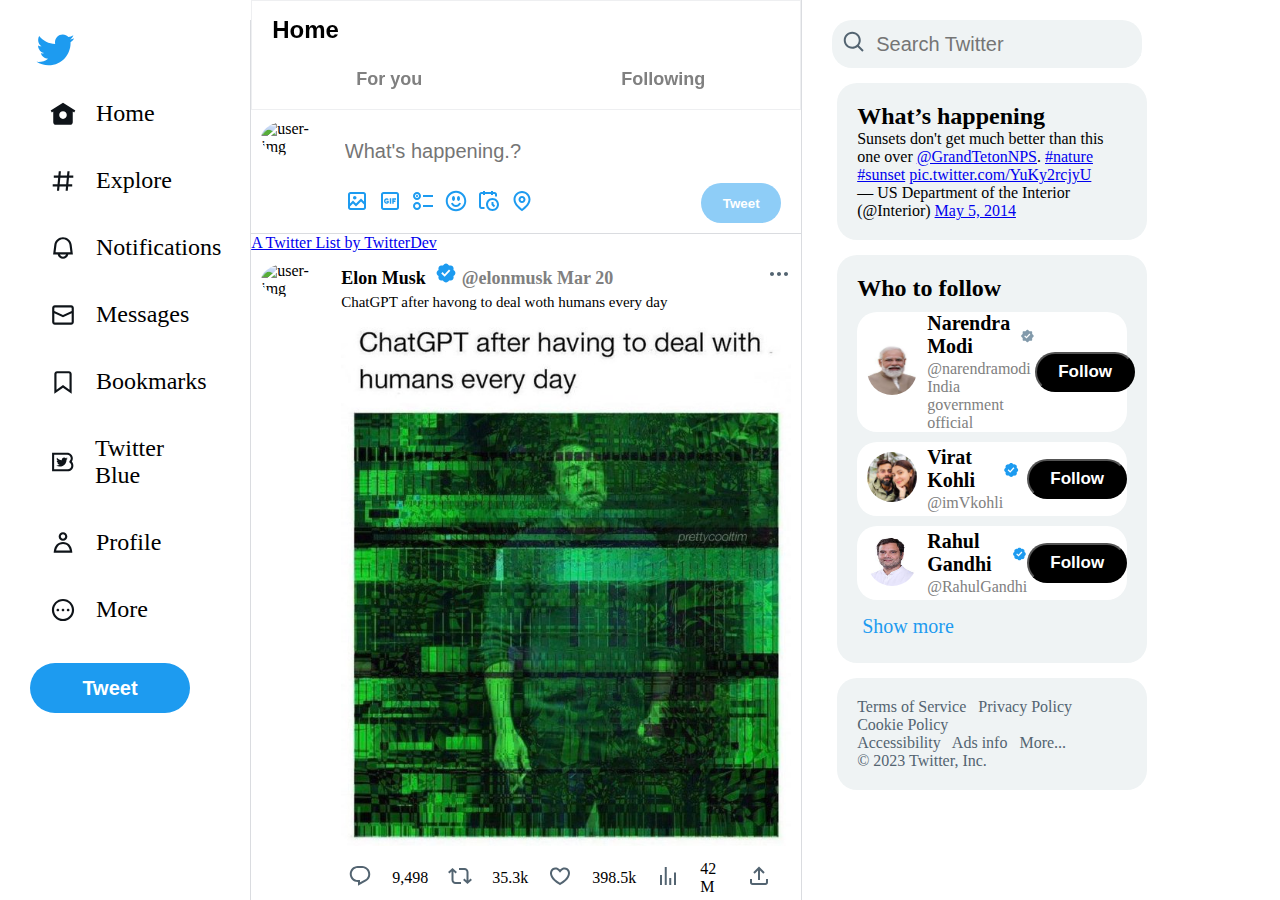
==== index.html @ 0d75233b "first commit" ====
<!DOCTYPE html>
<html lang="en">

<head>
    <meta charset="UTF-8">
    <meta http-equiv="X-UA-Compatible" content="IE=edge">
    <meta name="viewport" content="width=device-width, initial-scale=1.0">
    <link href="https://fonts.googleapis.com/css2?family=Material+Symbols+Outlined" rel="stylesheet" />
    <link rel="stylesheet" href="https://cdnjs.cloudflare.com/ajax/libs/font-awesome/6.3.0/css/all.min.css"
        integrity="sha512-SzlrxWUlpfuzQ+pcUCosxcglQRNAq/DZjVsC0lE40xsADsfeQoEypE+enwcOiGjk/bSuGGKHEyjSoQ1zVisanQ=="
        crossorigin="anonymous" referrerpolicy="no-referrer" />
    <title>dashboard</title>
    <link rel="icon" type="image/x-icon" href="/assets/images/">
    <link rel="stylesheet" href="/assets/css/dashboard.css">
</head>

<body>
    <!-- left-side-bar-starts-here -->
    <div class="left-side-bar">
        <span class="side-bar-logo logo-icon">
            <svg xmlns:xlink="http://www.w3.org/1999/xlink" xmlns="http://www.w3.org/2000/svg" viewBox="0 0 24 24"
                aria-hidden="true"
                class="r-1cvl2hr r-4qtqp9 r-yyyyoo r-16y2uox r-8kz0gk r-dnmrzs r-bnwqim r-1plcrui r-lrvibr r-lrsllp"
                width="50" height="40">
                <g fill="#1D9BF0">
                    <path
                        d="M23.643 4.937c-.835.37-1.732.62-2.675.733.962-.576 1.7-1.49 2.048-2.578-.9.534-1.897.922-2.958 1.13-.85-.904-2.06-1.47-3.4-1.47-2.572 0-4.658 2.086-4.658 4.66 0 .364.042.718.12 1.06-3.873-.195-7.304-2.05-9.602-4.868-.4.69-.63 1.49-.63 2.342 0 1.616.823 3.043 2.072 3.878-.764-.025-1.482-.234-2.11-.583v.06c0 2.257 1.605 4.14 3.737 4.568-.392.106-.803.162-1.227.162-.3 0-.593-.028-.877-.082.593 1.85 2.313 3.198 4.352 3.234-1.595 1.25-3.604 1.995-5.786 1.995-.376 0-.747-.022-1.112-.065 2.062 1.323 4.51 2.093 7.14 2.093 8.57 0 13.255-7.098 13.255-13.254 0-.2-.005-.402-.014-.602.91-.658 1.7-1.477 2.323-2.41z"
                        fill="#1D9BF0"></path>
                </g>
            </svg>
        </span>
        <div class="side-bar-option">
            <svg xmlns:xlink="http://www.w3.org/1999/xlink" xmlns="http://www.w3.org/2000/svg" viewBox="0 0 24 24"
                aria-hidden="true"
                class="r-18jsvk2 r-4qtqp9 r-yyyyoo r-lwhw9o r-dnmrzs r-bnwqim r-1plcrui r-lrvibr r-cnnz9e" width="26"
                height="26">
                <g fill="#0F1419">
                    <path
                        d="M12 1.696L.622 8.807l1.06 1.696L3 9.679V19.5C3 20.881 4.119 22 5.5 22h13c1.381 0 2.5-1.119 2.5-2.5V9.679l1.318.824 1.06-1.696L12 1.696zM12 16.5c-1.933 0-3.5-1.567-3.5-3.5s1.567-3.5 3.5-3.5 3.5 1.567 3.5 3.5-1.567 3.5-3.5 3.5z"
                        fill="#0F1419"></path>
                </g>
            </svg>
            <h2>Home</h2>
        </div>
        <div class="side-bar-option">
            <svg xmlns:xlink="http://www.w3.org/1999/xlink" xmlns="http://www.w3.org/2000/svg" viewBox="0 0 24 24"
                aria-hidden="true"
                class="r-18jsvk2 r-4qtqp9 r-yyyyoo r-lwhw9o r-dnmrzs r-bnwqim r-1plcrui r-lrvibr r-cnnz9e" width="26"
                height="26">
                <g fill="#0F1419">
                    <path
                        d="M10.09 3.098L9.72 7h5.99l.39-4.089 1.99.187L17.72 7h3.78v2h-3.97l-.56 6h3.53v2h-3.72l-.38 4.089-1.99-.187.36-3.902H8.78l-.38 4.089-1.99-.187L6.77 17H2.5v-2h4.46l.56-6H3.5V7h4.21l.39-4.089 1.99.187zM14.96 15l.56-6H9.53l-.56 6h5.99z"
                        fill="#0F1419"></path>
                </g>
            </svg>
            <h2>Explore</h2>
        </div>
        <div class="side-bar-option">
            <svg xmlns:xlink="http://www.w3.org/1999/xlink" xmlns="http://www.w3.org/2000/svg" viewBox="0 0 24 24"
                aria-hidden="true"
                class="r-18jsvk2 r-4qtqp9 r-yyyyoo r-lwhw9o r-dnmrzs r-bnwqim r-1plcrui r-lrvibr r-cnnz9e" width="26"
                height="26">
                <g fill="#0F1419">
                    <path
                        d="M19.993 9.042C19.48 5.017 16.054 2 11.996 2s-7.49 3.021-7.999 7.051L2.866 18H7.1c.463 2.282 2.481 4 4.9 4s4.437-1.718 4.9-4h4.236l-1.143-8.958zM12 20c-1.306 0-2.417-.835-2.829-2h5.658c-.412 1.165-1.523 2-2.829 2zm-6.866-4l.847-6.698C6.364 6.272 8.941 4 11.996 4s5.627 2.268 6.013 5.295L18.864 16H5.134z"
                        fill="#0F1419"></path>
                </g>
            </svg>
            <h2>Notifications</h2>
        </div>
        <div class="side-bar-option">
            <svg xmlns:xlink="http://www.w3.org/1999/xlink" xmlns="http://www.w3.org/2000/svg" viewBox="0 0 24 24"
                aria-hidden="true"
                class="r-18jsvk2 r-4qtqp9 r-yyyyoo r-lwhw9o r-dnmrzs r-bnwqim r-1plcrui r-lrvibr r-cnnz9e" width="26"
                height="26">
                <g fill="#0F1419">
                    <path
                        d="M1.998 5.5c0-1.381 1.119-2.5 2.5-2.5h15c1.381 0 2.5 1.119 2.5 2.5v13c0 1.381-1.119 2.5-2.5 2.5h-15c-1.381 0-2.5-1.119-2.5-2.5v-13zm2.5-.5c-.276 0-.5.224-.5.5v2.764l8 3.638 8-3.636V5.5c0-.276-.224-.5-.5-.5h-15zm15.5 5.463l-8 3.636-8-3.638V18.5c0 .276.224.5.5.5h15c.276 0 .5-.224.5-.5v-8.037z"
                        fill="#0F1419"></path>
                </g>
            </svg>
            <h2>Messages</h2>
        </div>
        <div class="side-bar-option">
            <svg xmlns:xlink="http://www.w3.org/1999/xlink" xmlns="http://www.w3.org/2000/svg" viewBox="0 0 24 24"
                aria-hidden="true"
                class="r-18jsvk2 r-4qtqp9 r-yyyyoo r-lwhw9o r-dnmrzs r-bnwqim r-1plcrui r-lrvibr r-cnnz9e" width="26"
                height="26">
                <g fill="#0F1419">
                    <path
                        d="M4 4.5C4 3.12 5.119 2 6.5 2h11C18.881 2 20 3.12 20 4.5v18.44l-8-5.71-8 5.71V4.5zM6.5 4c-.276 0-.5.22-.5.5v14.56l6-4.29 6 4.29V4.5c0-.28-.224-.5-.5-.5h-11z"
                        fill="#0F1419"></path>
                </g>
            </svg>
            <h2>Bookmarks</h2>
        </div>
        <div class="side-bar-option">
            <svg xmlns:xlink="http://www.w3.org/1999/xlink" xmlns="http://www.w3.org/2000/svg" viewBox="0 0 24 24"
                aria-hidden="true"
                class="r-18jsvk2 r-4qtqp9 r-yyyyoo r-lwhw9o r-dnmrzs r-bnwqim r-1plcrui r-lrvibr r-cnnz9e" width="26"
                height="26">
                <g fill="#0F1419">
                    <path
                        d="M15.704 8.99c.457-.05.891-.17 1.296-.35-.302.45-.685.84-1.125 1.15.004.1.006.19.006.29 0 2.94-2.269 6.32-6.421 6.32-1.274 0-2.46-.37-3.459-1 .177.02.357.03.539.03 1.057 0 2.03-.35 2.803-.95-.988-.02-1.821-.66-2.109-1.54.138.03.28.04.425.04.206 0 .405-.03.595-.08-1.033-.2-1.811-1.1-1.811-2.18v-.03c.305.17.652.27 1.023.28-.606-.4-1.004-1.08-1.004-1.85 0-.4.111-.78.305-1.11 1.113 1.34 2.775 2.22 4.652 2.32-.038-.17-.058-.33-.058-.51 0-1.23 1.01-2.22 2.256-2.22.649 0 1.235.27 1.647.7.514-.1.997-.28 1.433-.54-.168.52-.526.96-.992 1.23zM2 21h15c3.038 0 5.5-2.46 5.5-5.5 0-1.4-.524-2.68-1.385-3.65-.08-.09-.089-.22-.023-.32.574-.87.908-1.91.908-3.03C22 5.46 19.538 3 16.5 3H2v18zM16.5 5C18.433 5 20 6.57 20 8.5c0 1.01-.43 1.93-1.12 2.57-.468.43-.414 1.19.111 1.55.914.63 1.509 1.69 1.509 2.88 0 1.93-1.567 3.5-3.5 3.5H4V5h12.5z"
                        fill="#0F1419"></path>
                </g>
            </svg>
            <h2>Twitter Blue</h2>
        </div>
        <div class="side-bar-option">
            <svg xmlns:xlink="http://www.w3.org/1999/xlink" xmlns="http://www.w3.org/2000/svg" viewBox="0 0 24 24"
                aria-hidden="true"
                class="r-18jsvk2 r-4qtqp9 r-yyyyoo r-lwhw9o r-dnmrzs r-bnwqim r-1plcrui r-lrvibr r-cnnz9e" width="26"
                height="26">
                <g fill="#0F1419">
                    <path
                        d="M5.651 19h12.698c-.337-1.8-1.023-3.21-1.945-4.19C15.318 13.65 13.838 13 12 13s-3.317.65-4.404 1.81c-.922.98-1.608 2.39-1.945 4.19zm.486-5.56C7.627 11.85 9.648 11 12 11s4.373.85 5.863 2.44c1.477 1.58 2.366 3.8 2.632 6.46l.11 1.1H3.395l.11-1.1c.266-2.66 1.155-4.88 2.632-6.46zM12 4c-1.105 0-2 .9-2 2s.895 2 2 2 2-.9 2-2-.895-2-2-2zM8 6c0-2.21 1.791-4 4-4s4 1.79 4 4-1.791 4-4 4-4-1.79-4-4z"
                        fill="#0F1419"></path>
                </g>
            </svg>
            <h2>Profile</h2>
        </div>
        <div class="side-bar-option">
            <svg xmlns:xlink="http://www.w3.org/1999/xlink" xmlns="http://www.w3.org/2000/svg" viewBox="0 0 24 24"
                aria-hidden="true"
                class="r-18jsvk2 r-4qtqp9 r-yyyyoo r-lwhw9o r-dnmrzs r-bnwqim r-1plcrui r-lrvibr r-cnnz9e" width="26"
                height="26">
                <g fill="#0F1419">
                    <path
                        d="M3.75 12c0-4.56 3.69-8.25 8.25-8.25s8.25 3.69 8.25 8.25-3.69 8.25-8.25 8.25S3.75 16.56 3.75 12zM12 1.75C6.34 1.75 1.75 6.34 1.75 12S6.34 22.25 12 22.25 22.25 17.66 22.25 12 17.66 1.75 12 1.75zm-4.75 11.5c.69 0 1.25-.56 1.25-1.25s-.56-1.25-1.25-1.25S6 11.31 6 12s.56 1.25 1.25 1.25zm9.5 0c.69 0 1.25-.56 1.25-1.25s-.56-1.25-1.25-1.25-1.25.56-1.25 1.25.56 1.25 1.25 1.25zM13.25 12c0 .69-.56 1.25-1.25 1.25s-1.25-.56-1.25-1.25.56-1.25 1.25-1.25 1.25.56 1.25 1.25z"
                        fill="#0F1419"></path>
                </g>
            </svg>
            <h2>More</h2>
        </div>
        <button class="sidebar-tweet">Tweet</button>
    </div>
    <!-- left-side-bar-end-here -->

    <!-- center-box-start-here -->
    <div class="center-box">
        <div class="center-box-header">
            <h2>Home</h2>
            <div class=" header-tablist">
                <div class="header-tab">
                    <p> For you</p>
                </div>
                <div class="header-tab">
                    <p>Following</p>
                </div>
            </div>

        </div>
        <!-- tweet-box-start-here       -->
        <div class="tweet-box-main">
            <form>
                <div class="tweet-box-img">
                    <img style="border-radius: 50%;"
                        src="https://img.freepik.com/free-psd/3d-illustration-person-with-sunglasses_23-2149436188.jpg?size=338&ext=jpg"
                        alt="user-img" width="60px" height="60px">

                </div>
                <div class="tweet-box-det">
                    <input type="text" placeholder="What's happening.?">
                    <div class="tweet-box-links">
                        <div class="tweet-box-links-icon">
                            <span class="bhg">
                                <svg xmlns:xlink="http://www.w3.org/1999/xlink" xmlns="http://www.w3.org/2000/svg"
                                    viewBox="0 0 24 24" aria-hidden="true"
                                    class="r-1cvl2hr r-4qtqp9 r-yyyyoo r-z80fyv r-dnmrzs r-bnwqim r-1plcrui r-lrvibr r-19wmn03"
                                    width="24" height="24">
                                    <g fill="#1D9BF0">
                                        <path
                                            d="M3 5.5C3 4.119 4.119 3 5.5 3h13C19.881 3 21 4.119 21 5.5v13c0 1.381-1.119 2.5-2.5 2.5h-13C4.119 21 3 19.881 3 18.5v-13zM5.5 5c-.276 0-.5.224-.5.5v9.086l3-3 3 3 5-5 3 3V5.5c0-.276-.224-.5-.5-.5h-13zM19 15.414l-3-3-5 5-3-3-3 3V18.5c0 .276.224.5.5.5h13c.276 0 .5-.224.5-.5v-3.086zM9.75 7C8.784 7 8 7.784 8 8.75s.784 1.75 1.75 1.75 1.75-.784 1.75-1.75S10.716 7 9.75 7z"
                                            fill="#1D9BF0"></path>
                                    </g>
                                </svg>
                            </span>
                            <span><svg xmlns:xlink="http://www.w3.org/1999/xlink" xmlns="http://www.w3.org/2000/svg"
                                    viewBox="0 0 24 24" aria-hidden="true"
                                    class="r-1cvl2hr r-4qtqp9 r-yyyyoo r-z80fyv r-dnmrzs r-bnwqim r-1plcrui r-lrvibr r-19wmn03"
                                    width="24" height="24">
                                    <g fill="#1D9BF0">
                                        <path
                                            d="M3 5.5C3 4.119 4.12 3 5.5 3h13C19.88 3 21 4.119 21 5.5v13c0 1.381-1.12 2.5-2.5 2.5h-13C4.12 21 3 19.881 3 18.5v-13zM5.5 5c-.28 0-.5.224-.5.5v13c0 .276.22.5.5.5h13c.28 0 .5-.224.5-.5v-13c0-.276-.22-.5-.5-.5h-13zM18 10.711V9.25h-3.74v5.5h1.44v-1.719h1.7V11.57h-1.7v-.859H18zM11.79 9.25h1.44v5.5h-1.44v-5.5zm-3.07 1.375c.34 0 .77.172 1.02.43l1.03-.86c-.51-.601-1.28-.945-2.05-.945C7.19 9.25 6 10.453 6 12s1.19 2.75 2.72 2.75c.85 0 1.54-.344 2.05-.945v-2.149H8.38v1.032H9.4v.515c-.17.086-.42.172-.68.172-.76 0-1.36-.602-1.36-1.375 0-.688.6-1.375 1.36-1.375z"
                                            fill="#1D9BF0"></path>
                                    </g>
                                </svg></span>
                            <span><svg xmlns:xlink="http://www.w3.org/1999/xlink" xmlns="http://www.w3.org/2000/svg"
                                    viewBox="0 0 24 24" aria-hidden="true"
                                    class="r-1cvl2hr r-4qtqp9 r-yyyyoo r-z80fyv r-dnmrzs r-bnwqim r-1plcrui r-lrvibr r-19wmn03"
                                    width="24" height="24">
                                    <g fill="#1D9BF0">
                                        <path
                                            d="M6 5c-1.1 0-2 .895-2 2s.9 2 2 2 2-.895 2-2-.9-2-2-2zM2 7c0-2.209 1.79-4 4-4s4 1.791 4 4-1.79 4-4 4-4-1.791-4-4zm20 1H12V6h10v2zM6 15c-1.1 0-2 .895-2 2s.9 2 2 2 2-.895 2-2-.9-2-2-2zm-4 2c0-2.209 1.79-4 4-4s4 1.791 4 4-1.79 4-4 4-4-1.791-4-4zm20 1H12v-2h10v2zM7 7c0 .552-.45 1-1 1s-1-.448-1-1 .45-1 1-1 1 .448 1 1z"
                                            fill="#1D9BF0"></path>
                                    </g>
                                </svg></span>
                            <span><svg xmlns:xlink="http://www.w3.org/1999/xlink" xmlns="http://www.w3.org/2000/svg"
                                    viewBox="0 0 24 24" aria-hidden="true"
                                    class="r-1cvl2hr r-4qtqp9 r-yyyyoo r-z80fyv r-dnmrzs r-bnwqim r-1plcrui r-lrvibr r-19wmn03"
                                    width="24" height="24">
                                    <g fill="#1D9BF0">
                                        <path
                                            d="M8 9.5C8 8.119 8.672 7 9.5 7S11 8.119 11 9.5 10.328 12 9.5 12 8 10.881 8 9.5zm6.5 2.5c.828 0 1.5-1.119 1.5-2.5S15.328 7 14.5 7 13 8.119 13 9.5s.672 2.5 1.5 2.5zM12 16c-2.224 0-3.021-2.227-3.051-2.316l-1.897.633c.05.15 1.271 3.684 4.949 3.684s4.898-3.533 4.949-3.684l-1.896-.638c-.033.095-.83 2.322-3.053 2.322zm10.25-4.001c0 5.652-4.598 10.25-10.25 10.25S1.75 17.652 1.75 12 6.348 1.75 12 1.75 22.25 6.348 22.25 12zm-2 0c0-4.549-3.701-8.25-8.25-8.25S3.75 7.451 3.75 12s3.701 8.25 8.25 8.25 8.25-3.701 8.25-8.25z"
                                            fill="#1D9BF0"></path>
                                    </g>
                                </svg></span>
                            <span><svg xmlns:xlink="http://www.w3.org/1999/xlink" xmlns="http://www.w3.org/2000/svg"
                                    viewBox="0 0 24 24" aria-hidden="true"
                                    class="r-1cvl2hr r-4qtqp9 r-yyyyoo r-z80fyv r-dnmrzs r-bnwqim r-1plcrui r-lrvibr r-19wmn03"
                                    width="24" height="24">
                                    <g fill="#1D9BF0">
                                        <path
                                            d="M6 3V2h2v1h6V2h2v1h1.5C18.88 3 20 4.119 20 5.5v2h-2v-2c0-.276-.22-.5-.5-.5H16v1h-2V5H8v1H6V5H4.5c-.28 0-.5.224-.5.5v12c0 .276.22.5.5.5h3v2h-3C3.12 20 2 18.881 2 17.5v-12C2 4.119 3.12 3 4.5 3H6zm9.5 8c-2.49 0-4.5 2.015-4.5 4.5s2.01 4.5 4.5 4.5 4.5-2.015 4.5-4.5-2.01-4.5-4.5-4.5zM9 15.5C9 11.91 11.91 9 15.5 9s6.5 2.91 6.5 6.5-2.91 6.5-6.5 6.5S9 19.09 9 15.5zm5.5-2.5h2v2.086l1.71 1.707-1.42 1.414-2.29-2.293V13z"
                                            fill="#1D9BF0"></path>
                                    </g>
                                </svg></span>
                            <span><svg xmlns:xlink="http://www.w3.org/1999/xlink" xmlns="http://www.w3.org/2000/svg"
                                    viewBox="0 0 24 24" aria-hidden="true"
                                    class="r-1cvl2hr r-4qtqp9 r-yyyyoo r-z80fyv r-dnmrzs r-bnwqim r-1plcrui r-lrvibr r-19wmn03"
                                    width="24" height="24">
                                    <g fill="#1D9BF0">
                                        <path
                                            d="M12 7c-1.93 0-3.5 1.57-3.5 3.5S10.07 14 12 14s3.5-1.57 3.5-3.5S13.93 7 12 7zm0 5c-.827 0-1.5-.673-1.5-1.5S11.173 9 12 9s1.5.673 1.5 1.5S12.827 12 12 12zm0-10c-4.687 0-8.5 3.813-8.5 8.5 0 5.967 7.621 11.116 7.945 11.332l.555.37.555-.37c.324-.216 7.945-5.365 7.945-11.332C20.5 5.813 16.687 2 12 2zm0 17.77c-1.665-1.241-6.5-5.196-6.5-9.27C5.5 6.916 8.416 4 12 4s6.5 2.916 6.5 6.5c0 4.073-4.835 8.028-6.5 9.27z"
                                            fill="#1D9BF0"></path>
                                    </g>
                                </svg></span>
                        </div>
                        <button class="tweet-box-btn">Tweet</button>
                    </div>
                </div>
            </form>
        </div>
        <!-- tweet-box-end-here     -->

        <!-- dynamic-content-box-start-here -->
        <div><a class="twitter-timeline"
                href="https://twitter.com/TwitterDev/lists/national-parks?ref_src=twsrc%5Etfw">A
                Twitter List by
                TwitterDev</a>
            <script async src="https://platform.twitter.com/widgets.js" charset="utf-8"></script>
        </div>
        <div class="post">
            <div class="post-user-icon">
                <img style="border-radius: 50%;"
                    src="https://img.freepik.com/free-psd/3d-illustration-person-with-sunglasses_23-2149436188.jpg?size=338&ext=jpg"
                    alt="user-img" width="" height="50px">
            </div>
            <div class="post-body">
                <div class="post-body-header">
                    <div class="post-header-text">
                        <h3>Elon Musk
                            <span class="verfied">
                                <span class="post-user-img">
                                    <svg xmlns:xlink="http://www.w3.org/1999/xlink" xmlns="http://www.w3.org/2000/svg"
                                        viewBox="0 0 22 22" aria-label="Verified account" role="img"
                                        class="r-1cvl2hr r-4qtqp9 r-yyyyoo r-1xvli5t r-9cviqr r-f9ja8p r-og9te1 r-bnwqim r-1plcrui r-lrvibr"
                                        data-testid="icon-verified" width="22" height="22">
                                        <g fill="#1D9BF0">
                                            <path
                                                d="M20.396 11c-.018-.646-.215-1.275-.57-1.816-.354-.54-.852-.972-1.438-1.246.223-.607.27-1.264.14-1.897-.131-.634-.437-1.218-.882-1.687-.47-.445-1.053-.75-1.687-.882-.633-.13-1.29-.083-1.897.14-.273-.587-.704-1.086-1.245-1.44S11.647 1.62 11 1.604c-.646.017-1.273.213-1.813.568s-.969.854-1.24 1.44c-.608-.223-1.267-.272-1.902-.14-.635.13-1.22.436-1.69.882-.445.47-.749 1.055-.878 1.688-.13.633-.08 1.29.144 1.896-.587.274-1.087.705-1.443 1.245-.356.54-.555 1.17-.574 1.817.02.647.218 1.276.574 1.817.356.54.856.972 1.443 1.245-.224.606-.274 1.263-.144 1.896.13.634.433 1.218.877 1.688.47.443 1.054.747 1.687.878.633.132 1.29.084 1.897-.136.274.586.705 1.084 1.246 1.439.54.354 1.17.551 1.816.569.647-.016 1.276-.213 1.817-.567s.972-.854 1.245-1.44c.604.239 1.266.296 1.903.164.636-.132 1.22-.447 1.68-.907.46-.46.776-1.044.908-1.681s.075-1.299-.165-1.903c.586-.274 1.084-.705 1.439-1.246.354-.54.551-1.17.569-1.816zM9.662 14.85l-3.429-3.428 1.293-1.302 2.072 2.072 4.4-4.794 1.347 1.246z"
                                                fill="#1D9BF0"></path>
                                        </g>
                                    </svg>
                                </span>
                                <span class="u-name-tweet">@elonmusk</span>
                                <span class="date">Mar 20</span>
                            </span>
                        </h3>
                        <span>
                            <svg xmlns:xlink="http://www.w3.org/1999/xlink" xmlns="http://www.w3.org/2000/svg"
                                viewBox="0 0 24 24" aria-hidden="true"
                                class="r-4qtqp9 r-yyyyoo r-1xvli5t r-dnmrzs r-bnwqim r-1plcrui r-lrvibr r-1hdv0qi"
                                width="24" height="24">
                                <g fill="#536471">
                                    <path
                                        d="M3 12c0-1.1.9-2 2-2s2 .9 2 2-.9 2-2 2-2-.9-2-2zm9 2c1.1 0 2-.9 2-2s-.9-2-2-2-2 .9-2 2 .9 2 2 2zm7 0c1.1 0 2-.9 2-2s-.9-2-2-2-2 .9-2 2 .9 2 2 2z"
                                        fill="#536471"></path>
                                </g>
                            </svg>
                        </span>
                    </div>
                    <div class="post-header-des">
                        <p>ChatGPT after havong to deal woth humans every day</p>
                    </div>
                </div>
                <img src="/assets/images/FrjV9swX0AMwpyA.jfif" alt="">
                <div class="post-links">
                    <span>
                        <svg xmlns:xlink="http://www.w3.org/1999/xlink" xmlns="http://www.w3.org/2000/svg"
                            viewBox="0 0 24 24" aria-hidden="true"
                            class="r-4qtqp9 r-yyyyoo r-1xvli5t r-dnmrzs r-bnwqim r-1plcrui r-lrvibr r-1hdv0qi"
                            width="24" height="24">
                            <g fill="#536471">
                                <path
                                    d="M1.751 10c0-4.42 3.584-8 8.005-8h4.366c4.49 0 8.129 3.64 8.129 8.13 0 2.96-1.607 5.68-4.196 7.11l-8.054 4.46v-3.69h-.067c-4.49.1-8.183-3.51-8.183-8.01zm8.005-6c-3.317 0-6.005 2.69-6.005 6 0 3.37 2.77 6.08 6.138 6.01l.351-.01h1.761v2.3l5.087-2.81c1.951-1.08 3.163-3.13 3.163-5.36 0-3.39-2.744-6.13-6.129-6.13H9.756z"
                                    fill="#536471"></path>
                            </g>
                        </svg>
                    </span><span>9,498</span>
                    <span>
                        <svg xmlns:xlink="http://www.w3.org/1999/xlink" xmlns="http://www.w3.org/2000/svg"
                            viewBox="0 0 24 24" aria-hidden="true"
                            class="r-4qtqp9 r-yyyyoo r-1xvli5t r-dnmrzs r-bnwqim r-1plcrui r-lrvibr r-1hdv0qi"
                            width="24" height="24">
                            <g fill="#536471">
                                <path
                                    d="M4.5 3.88l4.432 4.14-1.364 1.46L5.5 7.55V16c0 1.1.896 2 2 2H13v2H7.5c-2.209 0-4-1.79-4-4V7.55L1.432 9.48.068 8.02 4.5 3.88zM16.5 6H11V4h5.5c2.209 0 4 1.79 4 4v8.45l2.068-1.93 1.364 1.46-4.432 4.14-4.432-4.14 1.364-1.46 2.068 1.93V8c0-1.1-.896-2-2-2z"
                                    fill="#536471"></path>
                            </g>
                        </svg>
                    </span><span>35.3k</span>
                    <span>
                        <svg xmlns:xlink="http://www.w3.org/1999/xlink" xmlns="http://www.w3.org/2000/svg"
                            viewBox="0 0 24 24" aria-hidden="true"
                            class="r-4qtqp9 r-yyyyoo r-1xvli5t r-dnmrzs r-bnwqim r-1plcrui r-lrvibr r-1hdv0qi"
                            width="24" height="24">
                            <g fill="#536471">
                                <path
                                    d="M16.697 5.5c-1.222-.06-2.679.51-3.89 2.16l-.805 1.09-.806-1.09C9.984 6.01 8.526 5.44 7.304 5.5c-1.243.07-2.349.78-2.91 1.91-.552 1.12-.633 2.78.479 4.82 1.074 1.97 3.257 4.27 7.129 6.61 3.87-2.34 6.052-4.64 7.126-6.61 1.111-2.04 1.03-3.7.477-4.82-.561-1.13-1.666-1.84-2.908-1.91zm4.187 7.69c-1.351 2.48-4.001 5.12-8.379 7.67l-.503.3-.504-.3c-4.379-2.55-7.029-5.19-8.382-7.67-1.36-2.5-1.41-4.86-.514-6.67.887-1.79 2.647-2.91 4.601-3.01 1.651-.09 3.368.56 4.798 2.01 1.429-1.45 3.146-2.1 4.796-2.01 1.954.1 3.714 1.22 4.601 3.01.896 1.81.846 4.17-.514 6.67z"
                                    fill="#536471"></path>
                            </g>
                        </svg>
                    </span><span>398.5k</span>
                    <span>
                        <svg xmlns:xlink="http://www.w3.org/1999/xlink" xmlns="http://www.w3.org/2000/svg"
                            viewBox="0 0 24 24" aria-hidden="true"
                            class="r-4qtqp9 r-yyyyoo r-1xvli5t r-dnmrzs r-bnwqim r-1plcrui r-lrvibr r-1hdv0qi"
                            width="24" height="24">
                            <g fill="#536471">
                                <path
                                    d="M8.75 21V3h2v18h-2zM18 21V8.5h2V21h-2zM4 21l.004-10h2L6 21H4zm9.248 0v-7h2v7h-2z"
                                    fill="#536471"></path>
                            </g>
                        </svg>
                    </span><span>42 M </span>
                    <span>
                        <svg xmlns:xlink="http://www.w3.org/1999/xlink" xmlns="http://www.w3.org/2000/svg"
                            viewBox="0 0 24 24" aria-hidden="true"
                            class="r-4qtqp9 r-yyyyoo r-1xvli5t r-dnmrzs r-bnwqim r-1plcrui r-lrvibr r-1hdv0qi"
                            width="24" height="24">
                            <g fill="#536471">
                                <path
                                    d="M12 2.59l5.7 5.7-1.41 1.42L13 6.41V16h-2V6.41l-3.3 3.3-1.41-1.42L12 2.59zM21 15l-.02 3.51c0 1.38-1.12 2.49-2.5 2.49H5.5C4.11 21 3 19.88 3 18.5V15h2v3.5c0 .28.22.5.5.5h12.98c.28 0 .5-.22.5-.5L19 15h2z"
                                    fill="#536471"></path>
                            </g>
                        </svg></span><span></span>
                </div>
            </div>
        </div>
        <div class="post">
            <div class="post-user-icon">
                <img style="border-radius: 50%;"
                    src="https://img.freepik.com/free-psd/3d-illustration-person-with-sunglasses_23-2149436188.jpg?size=338&ext=jpg"
                    alt="user-img" width="" height="50px">
            </div>
            <div class="post-body">
                <div class="post-body-header">
                    <div class="post-header-text">
                        <h3>Elon Musk
                            <span class="verfied">
                                <span class="post-user-img">
                                    <svg xmlns:xlink="http://www.w3.org/1999/xlink" xmlns="http://www.w3.org/2000/svg"
                                        viewBox="0 0 22 22" aria-label="Verified account" role="img"
                                        class="r-1cvl2hr r-4qtqp9 r-yyyyoo r-1xvli5t r-9cviqr r-f9ja8p r-og9te1 r-bnwqim r-1plcrui r-lrvibr"
                                        data-testid="icon-verified" width="22" height="22">
                                        <g fill="#1D9BF0">
                                            <path
                                                d="M20.396 11c-.018-.646-.215-1.275-.57-1.816-.354-.54-.852-.972-1.438-1.246.223-.607.27-1.264.14-1.897-.131-.634-.437-1.218-.882-1.687-.47-.445-1.053-.75-1.687-.882-.633-.13-1.29-.083-1.897.14-.273-.587-.704-1.086-1.245-1.44S11.647 1.62 11 1.604c-.646.017-1.273.213-1.813.568s-.969.854-1.24 1.44c-.608-.223-1.267-.272-1.902-.14-.635.13-1.22.436-1.69.882-.445.47-.749 1.055-.878 1.688-.13.633-.08 1.29.144 1.896-.587.274-1.087.705-1.443 1.245-.356.54-.555 1.17-.574 1.817.02.647.218 1.276.574 1.817.356.54.856.972 1.443 1.245-.224.606-.274 1.263-.144 1.896.13.634.433 1.218.877 1.688.47.443 1.054.747 1.687.878.633.132 1.29.084 1.897-.136.274.586.705 1.084 1.246 1.439.54.354 1.17.551 1.816.569.647-.016 1.276-.213 1.817-.567s.972-.854 1.245-1.44c.604.239 1.266.296 1.903.164.636-.132 1.22-.447 1.68-.907.46-.46.776-1.044.908-1.681s.075-1.299-.165-1.903c.586-.274 1.084-.705 1.439-1.246.354-.54.551-1.17.569-1.816zM9.662 14.85l-3.429-3.428 1.293-1.302 2.072 2.072 4.4-4.794 1.347 1.246z"
                                                fill="#1D9BF0"></path>
                                        </g>
                                    </svg>
                                </span>
                                <span class="u-name-tweet">@elonmusk</span>
                                <span class="date">Mar 20</span>
                            </span>
                        </h3>
                        <span>
                            <svg xmlns:xlink="http://www.w3.org/1999/xlink" xmlns="http://www.w3.org/2000/svg"
                                viewBox="0 0 24 24" aria-hidden="true"
                                class="r-4qtqp9 r-yyyyoo r-1xvli5t r-dnmrzs r-bnwqim r-1plcrui r-lrvibr r-1hdv0qi"
                                width="24" height="24">
                                <g fill="#536471">
                                    <path
                                        d="M3 12c0-1.1.9-2 2-2s2 .9 2 2-.9 2-2 2-2-.9-2-2zm9 2c1.1 0 2-.9 2-2s-.9-2-2-2-2 .9-2 2 .9 2 2 2zm7 0c1.1 0 2-.9 2-2s-.9-2-2-2-2 .9-2 2 .9 2 2 2z"
                                        fill="#536471"></path>
                                </g>
                            </svg>
                        </span>
                    </div>
                    <div class="post-header-des">
                        <p>ChatGPT after havong to deal woth humans every day</p>
                    </div>
                </div>
                <img src="/assets/images/FrjV9swX0AMwpyA.jfif" alt="">
                <div class="post-links">
                    <span>
                        <svg xmlns:xlink="http://www.w3.org/1999/xlink" xmlns="http://www.w3.org/2000/svg"
                            viewBox="0 0 24 24" aria-hidden="true"
                            class="r-4qtqp9 r-yyyyoo r-1xvli5t r-dnmrzs r-bnwqim r-1plcrui r-lrvibr r-1hdv0qi"
                            width="24" height="24">
                            <g fill="#536471">
                                <path
                                    d="M1.751 10c0-4.42 3.584-8 8.005-8h4.366c4.49 0 8.129 3.64 8.129 8.13 0 2.96-1.607 5.68-4.196 7.11l-8.054 4.46v-3.69h-.067c-4.49.1-8.183-3.51-8.183-8.01zm8.005-6c-3.317 0-6.005 2.69-6.005 6 0 3.37 2.77 6.08 6.138 6.01l.351-.01h1.761v2.3l5.087-2.81c1.951-1.08 3.163-3.13 3.163-5.36 0-3.39-2.744-6.13-6.129-6.13H9.756z"
                                    fill="#536471"></path>
                            </g>
                        </svg>
                    </span><span>9,498</span>
                    <span>
                        <svg xmlns:xlink="http://www.w3.org/1999/xlink" xmlns="http://www.w3.org/2000/svg"
                            viewBox="0 0 24 24" aria-hidden="true"
                            class="r-4qtqp9 r-yyyyoo r-1xvli5t r-dnmrzs r-bnwqim r-1plcrui r-lrvibr r-1hdv0qi"
                            width="24" height="24">
                            <g fill="#536471">
                                <path
                                    d="M4.5 3.88l4.432 4.14-1.364 1.46L5.5 7.55V16c0 1.1.896 2 2 2H13v2H7.5c-2.209 0-4-1.79-4-4V7.55L1.432 9.48.068 8.02 4.5 3.88zM16.5 6H11V4h5.5c2.209 0 4 1.79 4 4v8.45l2.068-1.93 1.364 1.46-4.432 4.14-4.432-4.14 1.364-1.46 2.068 1.93V8c0-1.1-.896-2-2-2z"
                                    fill="#536471"></path>
                            </g>
                        </svg>
                    </span><span>35.3k</span>
                    <span>
                        <svg xmlns:xlink="http://www.w3.org/1999/xlink" xmlns="http://www.w3.org/2000/svg"
                            viewBox="0 0 24 24" aria-hidden="true"
                            class="r-4qtqp9 r-yyyyoo r-1xvli5t r-dnmrzs r-bnwqim r-1plcrui r-lrvibr r-1hdv0qi"
                            width="24" height="24">
                            <g fill="#536471">
                                <path
                                    d="M16.697 5.5c-1.222-.06-2.679.51-3.89 2.16l-.805 1.09-.806-1.09C9.984 6.01 8.526 5.44 7.304 5.5c-1.243.07-2.349.78-2.91 1.91-.552 1.12-.633 2.78.479 4.82 1.074 1.97 3.257 4.27 7.129 6.61 3.87-2.34 6.052-4.64 7.126-6.61 1.111-2.04 1.03-3.7.477-4.82-.561-1.13-1.666-1.84-2.908-1.91zm4.187 7.69c-1.351 2.48-4.001 5.12-8.379 7.67l-.503.3-.504-.3c-4.379-2.55-7.029-5.19-8.382-7.67-1.36-2.5-1.41-4.86-.514-6.67.887-1.79 2.647-2.91 4.601-3.01 1.651-.09 3.368.56 4.798 2.01 1.429-1.45 3.146-2.1 4.796-2.01 1.954.1 3.714 1.22 4.601 3.01.896 1.81.846 4.17-.514 6.67z"
                                    fill="#536471"></path>
                            </g>
                        </svg>
                    </span><span>398.5k</span>
                    <span>
                        <svg xmlns:xlink="http://www.w3.org/1999/xlink" xmlns="http://www.w3.org/2000/svg"
                            viewBox="0 0 24 24" aria-hidden="true"
                            class="r-4qtqp9 r-yyyyoo r-1xvli5t r-dnmrzs r-bnwqim r-1plcrui r-lrvibr r-1hdv0qi"
                            width="24" height="24">
                            <g fill="#536471">
                                <path
                                    d="M8.75 21V3h2v18h-2zM18 21V8.5h2V21h-2zM4 21l.004-10h2L6 21H4zm9.248 0v-7h2v7h-2z"
                                    fill="#536471"></path>
                            </g>
                        </svg>
                    </span><span>42 M </span>
                    <span>
                        <svg xmlns:xlink="http://www.w3.org/1999/xlink" xmlns="http://www.w3.org/2000/svg"
                            viewBox="0 0 24 24" aria-hidden="true"
                            class="r-4qtqp9 r-yyyyoo r-1xvli5t r-dnmrzs r-bnwqim r-1plcrui r-lrvibr r-1hdv0qi"
                            width="24" height="24">
                            <g fill="#536471">
                                <path
                                    d="M12 2.59l5.7 5.7-1.41 1.42L13 6.41V16h-2V6.41l-3.3 3.3-1.41-1.42L12 2.59zM21 15l-.02 3.51c0 1.38-1.12 2.49-2.5 2.49H5.5C4.11 21 3 19.88 3 18.5V15h2v3.5c0 .28.22.5.5.5h12.98c.28 0 .5-.22.5-.5L19 15h2z"
                                    fill="#536471"></path>
                            </g>
                        </svg></span><span></span>
                </div>
            </div>
        </div>
        <div><a class="twitter-timeline" href="https://twitter.com/TwitterDev?ref_src=twsrc%5Etfw">Tweets by
                TwitterDev</a>
            <script async src="https://platform.twitter.com/widgets.js" charset="utf-8"></script>
        </div>
        <!-- dynamic-content-box-ends-here -->


    </div>
    <!-- center-box-end-here -->

    <!-- right box starts from here -->
    <div class="right-box">
        <div class="srch-box">
            <span><svg xmlns:xlink="http://www.w3.org/1999/xlink" xmlns="http://www.w3.org/2000/svg" viewBox="0 0 24 24"
                    aria-hidden="true"
                    class="r-14j79pv r-4qtqp9 r-yyyyoo r-1xvli5t r-dnmrzs r-4wgw6l r-f727ji r-bnwqim r-1plcrui r-lrvibr"
                    width="24" height="24">
                    <g fill="#536471">
                        <path
                            d="M10.25 3.75c-3.59 0-6.5 2.91-6.5 6.5s2.91 6.5 6.5 6.5c1.795 0 3.419-.726 4.596-1.904 1.178-1.177 1.904-2.801 1.904-4.596 0-3.59-2.91-6.5-6.5-6.5zm-8.5 6.5c0-4.694 3.806-8.5 8.5-8.5s8.5 3.806 8.5 8.5c0 1.986-.682 3.815-1.824 5.262l4.781 4.781-1.414 1.414-4.781-4.781c-1.447 1.142-3.276 1.824-5.262 1.824-4.694 0-8.5-3.806-8.5-8.5z"
                            fill="#536471"></path>
                    </g>
                </svg>
            </span>
            <input type="text" placeholder="Search Twitter">
        </div>
        <div class="right-box-cont">
            <h2>What’s happening</h2>
            <blockquote class="twitter-tweet">
                <p lang="en" dir="ltr">Sunsets don&#39;t get much better than this one over <a
                        href="https://twitter.com/GrandTetonNPS?ref_src=twsrc%5Etfw">@GrandTetonNPS</a>. <a
                        href="https://twitter.com/hashtag/nature?src=hash&amp;ref_src=twsrc%5Etfw">#nature</a> <a
                        href="https://twitter.com/hashtag/sunset?src=hash&amp;ref_src=twsrc%5Etfw">#sunset</a> <a
                        href="http://t.co/YuKy2rcjyU">pic.twitter.com/YuKy2rcjyU</a></p>&mdash; US Department of the
                Interior (@Interior) <a
                    href="https://twitter.com/Interior/status/463440424141459456?ref_src=twsrc%5Etfw">May 5, 2014</a>
            </blockquote>
            <script async src="https://platform.twitter.com/widgets.js" charset="utf-8"></script>
        </div>
        <!-- who to follow section starts here -->
        <div class="right-box-cont">
            <h2>Who to follow</h2>
            <div class="follow-links">
                <div class="follow-user-icon">
                    <img style="border-radius: 50%;"
                        src="[data-uri]"
                        alt="user-img" width="50px" height="50px">
                </div>
                <div class="user-det">
                    <span class="follow-name" style="display: flex; justify-content: flex-start; align-items: center;">
                        <h3>Narendra Modi</h3>
                        <svg xmlns:xlink="http://www.w3.org/1999/xlink" xmlns="http://www.w3.org/2000/svg"
                            viewBox="0 0 22 22" aria-label="Verified account" role="img"
                            class="r-4qtqp9 r-yyyyoo r-1xvli5t r-9cviqr r-f9ja8p r-og9te1 r-bnwqim r-1plcrui r-lrvibr"
                            data-testid="icon-verified" width="22" height="22">
                            <g fill="#0F1419">
                                <path clip-rule="evenodd"
                                    d="M12.05 2.056c-.568-.608-1.532-.608-2.1 0l-1.393 1.49c-.284.303-.685.47-1.1.455L5.42 3.932c-.832-.028-1.514.654-1.486 1.486l.069 2.039c.014.415-.152.816-.456 1.1l-1.49 1.392c-.608.568-.608 1.533 0 2.101l1.49 1.393c.304.284.47.684.456 1.1l-.07 2.038c-.027.832.655 1.514 1.487 1.486l2.038-.069c.415-.014.816.152 1.1.455l1.392 1.49c.569.609 1.533.609 2.102 0l1.393-1.49c.283-.303.684-.47 1.099-.455l2.038.069c.832.028 1.515-.654 1.486-1.486L18 14.542c-.015-.415.152-.815.455-1.099l1.49-1.393c.608-.568.608-1.533 0-2.101l-1.49-1.393c-.303-.283-.47-.684-.455-1.1l.068-2.038c.029-.832-.654-1.514-1.486-1.486l-2.038.07c-.415.013-.816-.153-1.1-.456zm-5.817 9.367l3.429 3.428 5.683-6.206-1.347-1.247-4.4 4.795-2.072-2.072z"
                                    fill="#829AAB" fill-rule="evenodd"></path>
                            </g>
                        </svg>
                    </span>
                    <span class="follow-add">@narendramodi</span><br>
                    <span class="follow-add">India government official</span>

                </div>
                <div class="follow-btn-div"><button>Follow</button></div>
            </div>
            <div class="follow-links">
                <div class="follow-user-icon">
                    <img style="border-radius: 50%;"
                        src="[data-uri]"
                        alt="user-img" width="50px" height="50px">
                </div>
                <div class="user-det">
                    <span class="follow-name" style="display: flex; justify-content: flex-start; align-items: center;">
                        <h3>Virat Kohli</h3>
                        <svg xmlns:xlink="http://www.w3.org/1999/xlink" xmlns="http://www.w3.org/2000/svg"
                            viewBox="0 0 22 22" aria-label="Verified account" role="img"
                            class="r-1cvl2hr r-4qtqp9 r-yyyyoo r-1xvli5t r-9cviqr r-f9ja8p r-og9te1 r-bnwqim r-1plcrui r-lrvibr"
                            data-testid="icon-verified" width="22" height="22">
                            <g fill="#1D9BF0">
                                <path
                                    d="M20.396 11c-.018-.646-.215-1.275-.57-1.816-.354-.54-.852-.972-1.438-1.246.223-.607.27-1.264.14-1.897-.131-.634-.437-1.218-.882-1.687-.47-.445-1.053-.75-1.687-.882-.633-.13-1.29-.083-1.897.14-.273-.587-.704-1.086-1.245-1.44S11.647 1.62 11 1.604c-.646.017-1.273.213-1.813.568s-.969.854-1.24 1.44c-.608-.223-1.267-.272-1.902-.14-.635.13-1.22.436-1.69.882-.445.47-.749 1.055-.878 1.688-.13.633-.08 1.29.144 1.896-.587.274-1.087.705-1.443 1.245-.356.54-.555 1.17-.574 1.817.02.647.218 1.276.574 1.817.356.54.856.972 1.443 1.245-.224.606-.274 1.263-.144 1.896.13.634.433 1.218.877 1.688.47.443 1.054.747 1.687.878.633.132 1.29.084 1.897-.136.274.586.705 1.084 1.246 1.439.54.354 1.17.551 1.816.569.647-.016 1.276-.213 1.817-.567s.972-.854 1.245-1.44c.604.239 1.266.296 1.903.164.636-.132 1.22-.447 1.68-.907.46-.46.776-1.044.908-1.681s.075-1.299-.165-1.903c.586-.274 1.084-.705 1.439-1.246.354-.54.551-1.17.569-1.816zM9.662 14.85l-3.429-3.428 1.293-1.302 2.072 2.072 4.4-4.794 1.347 1.246z"
                                    fill="#1D9BF0"></path>
                            </g>
                        </svg>
                    </span>
                    <span class="follow-add">@imVkohli</span>

                </div>
                <div class="follow-btn-div"><button>Follow</button></div>
            </div>
            <div class="follow-links">
                <div class="follow-user-icon">
                    <img style="border-radius: 50%;"
                        src="[data-uri]"
                        alt="user-img" width="50px" height="50px">
                </div>
                <div class="user-det">
                    <span class="follow-name" style="display: flex; justify-content: flex-start; align-items: center;">
                        <h3>Rahul Gandhi</h3><svg xmlns:xlink="http://www.w3.org/1999/xlink"
                            xmlns="http://www.w3.org/2000/svg" viewBox="0 0 22 22" aria-label="Verified account"
                            role="img"
                            class="r-1cvl2hr r-4qtqp9 r-yyyyoo r-1xvli5t r-9cviqr r-f9ja8p r-og9te1 r-bnwqim r-1plcrui r-lrvibr"
                            data-testid="icon-verified" width="22" height="22">
                            <g fill="#1D9BF0">
                                <path
                                    d="M20.396 11c-.018-.646-.215-1.275-.57-1.816-.354-.54-.852-.972-1.438-1.246.223-.607.27-1.264.14-1.897-.131-.634-.437-1.218-.882-1.687-.47-.445-1.053-.75-1.687-.882-.633-.13-1.29-.083-1.897.14-.273-.587-.704-1.086-1.245-1.44S11.647 1.62 11 1.604c-.646.017-1.273.213-1.813.568s-.969.854-1.24 1.44c-.608-.223-1.267-.272-1.902-.14-.635.13-1.22.436-1.69.882-.445.47-.749 1.055-.878 1.688-.13.633-.08 1.29.144 1.896-.587.274-1.087.705-1.443 1.245-.356.54-.555 1.17-.574 1.817.02.647.218 1.276.574 1.817.356.54.856.972 1.443 1.245-.224.606-.274 1.263-.144 1.896.13.634.433 1.218.877 1.688.47.443 1.054.747 1.687.878.633.132 1.29.084 1.897-.136.274.586.705 1.084 1.246 1.439.54.354 1.17.551 1.816.569.647-.016 1.276-.213 1.817-.567s.972-.854 1.245-1.44c.604.239 1.266.296 1.903.164.636-.132 1.22-.447 1.68-.907.46-.46.776-1.044.908-1.681s.075-1.299-.165-1.903c.586-.274 1.084-.705 1.439-1.246.354-.54.551-1.17.569-1.816zM9.662 14.85l-3.429-3.428 1.293-1.302 2.072 2.072 4.4-4.794 1.347 1.246z"
                                    fill="#1D9BF0"></path>
                            </g>
                        </svg>
                    </span>
                    <span class="follow-add">@RahulGandhi</span>

                </div>
                <div class="follow-btn-div"><button>Follow</button></div>
            </div>
            <p class="s-m">Show more</p>
        </div>
        <div class="right-box-cont">
            <div class="link-sec">
                <p class="link-sec-p"><a href="https://twitter.com/en/tos">Terms of Service</a>
                    <a href="https://twitter.com/en/privacy">Privacy Policy</a>
                    <a href="https://help.twitter.com/en/rules-and-policies/twitter-cookies">Cookie Policy</a>
                </p>
                <p class="link-sec-p"><a href="https://help.twitter.com/en/resources/accessibility">Accessibility</a>
                    <a
                        href="https://business.twitter.com/en/help/troubleshooting/how-twitter-ads-work.html?ref=web-twc-ao-gbl-adsinfo&utm_source=twc&utm_medium=web&utm_campaign=ao&utm_content=adsinfo">Ads
                        info</a>
                    <a href="">More...</a>
                </p>
                <p>© 2023 Twitter, Inc.</p>

            </div>
        </div>

    </div>
    <!-- right box ends from here -->
</body>

</html>
---- assets/css/dashboard.css ----
* {
  margin: 0;
  padding: 0;
  box-sizing: border-box;
}
body {
  display: flex;
  justify-content: center;
  height: 100vh;
  width: 100%;
  margin-left: auto;
  margin-right: auto;
  padding: 0 10px;
  position: relative;
}

.side-bar-logo {
  display: flex;
  align-items: center;
  justify-content: center;
}
.logo-icon {
  width: 50px;
  height: 60px;
  text-align: center;
  cursor: pointer;
  transition: 0.7s;
  border-radius: 50%;
}

.logo-icon:hover {
  background-color: #e7e7e8;
}
.side-bar-option {
  display: flex;
  align-items: center;
  cursor: pointer;
  padding: 20px;
  width: fit-content;
}

.side-bar-option h2 {
  margin-left: 20px;
  font-family: Times New Roman;
  font-style: normal;
  font-weight: 400;
  color: rgb(0, 0, 0);
  size: 15px;
  line-height: normal;
}

.sidebar-tweet {
  width: 160px;
  font-size: 20px;
  background-color: #1d9bf0;
  border: none;
  color: #fff;
  font-weight: 900;
  border-radius: 30px;
  height: 50px;
  margin-top: 20px;
  text-align: center;
}

.left-side-bar {
  border-right: 1px solid #dadce0;
  display: flex;
  flex-direction: column;
  justify-content: flex-start;
  align-items: start;
  flex: 0.2;
  width: 180px;
  margin-top: 20px;
  padding-left: 20px;
  /* position: fixed; */
  /* top: 0; */
  /* left: 142px; */
  padding-right: 20px;
}
.side-bar-option:hover {
  background-color: #e7e7e8;
  border-radius: 30px;
}

/* ---------------------- */
.center-box {
  border-right: 1px solid #dadce0;
  flex: 0.4;
  width: auto;
  min-width: fit-content;
  overflow-y: scroll;
  position: relative;
  box-sizing: border-box;
  max-width: 500px;
}

.center-box-header {
  position: sticky;
  top: 0;
  z-index: 3;
  background-color: rgba(255, 255, 255, 0.85);
  backdrop-filter: blur(12px);
  border: 1px solid #dadce073;
  /* padding: 15px 20px; */
  overflow: auto;
}
.center-box-header h2 {
  font-size: 24px;
  font-weight: 600;
  padding: 15px 20px;
  font-family: "Segoe UI", Tahoma, Geneva, Verdana, sans-serif;
}
.header-tablist {
  display: flex;
  justify-content: space-around;
  width: 100%;
  align-items: center;
  text-align: center;
}
.center-box::-webkit-scrollbar {
  display: none;
}
/* --------------overfloww css ----- */
.header-tab {
  /* border: 1pxsolid black; */
  color: gray;
  padding: 10px;
  width: 100%;
  font-size: 18px;
  font-weight: 600;
  font-family: "Gill Sans", "Gill Sans MT", Calibri, "Trebuchet MS", sans-serif;
  height: 50px;
}
.header-tab:hover {
  background-color: #ddd;
  cursor: pointer;
  color: black;
}

/* tweet-box-css start from here */

.tweet-box-main {
  border-bottom: 1px solid #dadce0;
  padding-right: 10px;
  width: 100%;
}
.tweet-box-main form {
  display: flex;
  padding: 10px;
}
.tweet-box-det {
  display: flex;
  flex-direction: column;
  width: 100%;
}
.tweet-box-links {
  display: flex;
  justify-content: space-between;
  align-items: center;
  height: 40px;
  padding-left: 20px;
}
.tweet-box-links-icon span {
  margin-right: 5px;
  cursor: pointer;
}

.tweet-box-det input {
  flex: 1;
  font-size: 20px;
  border: none;
  outline: none;
  padding: 20px;
}

.tweet-box-btn {
  background-color: #8ecdf7;
  border: none;
  color: #fff;
  font-weight: 800;
  border-radius: 30px;
  width: 80px;
  height: 40px;
  cursor: pointer;
}
.tweet-box-btn:hover {
  background-color: #1d9bf0;
}
/* .blur {
  -webkit-filter: blur(4px);
} */

/* post */
.post {
  display: flex;
  align-items: flex-start;
  border-bottom: 1px solid #dadce0;
  padding: 10px;
  max-width: 550px;
}
.post-body {
  flex: 1;
  width: 100%;
  margin-left: 10px;
}
.post-body img {
  width: 450px;
  object-fit: contain;
}
.post-user-img {
  margin-left: 5px;
}
.u-name-tweet,
.date {
  font-weight: 600;
  font-size: 18px;
  color: gray;
}
.post-header-text {
  display: flex;
  justify-content: space-between;
}
.post-header-text h3 {
  font-size: 18px;
  margin-bottom: 5px;
}
.post-header-des {
  margin-bottom: 10px;
  font-size: 15px;
}

.post-links {
  display: flex;
  justify-content: flex-start;
  gap: 20px;
  align-items: center;
  margin-top: 10px;
  margin-left: 7px;
  cursor: pointer;
}
.post-links span:hover {
  background-color: #8ecdf7;
  border-radius: 50%;
}

/* right-section */
.right-box {
  padding: 20px;
  flex: 0.3;
  overflow-y: scroll;
  min-width: 350px;
  position: relative;
  max-width: 550px;
  margin-right: auto;
}
.right-box::-webkit-scrollbar {
  display: none;
}
.srch-box {
  display: flex;
  align-items: center;
  gap: 10px;
  padding: 10px;
  border-radius: 20px;
  margin-left: 10px;
  background-color: #eff3f4;
  width: 100%;
}
.srch-box input {
  font-size: 20px;
  border: none;
  outline: none;
  background-color: #eff3f4;
}
.right-box-cont {
  margin-top: 15px;
  margin-left: 15px;
  padding: 20px;
  background-color: #eff3f4;
  /* width: fit-content; */
  /* min-height: 250px; */
  border-radius: 20px;
  width: 100%;
  position: relative;
}

.follow-links {
  display: flex;
  justify-content: flex-start;
  align-items: center;
  background-color: #fff;
  border-radius: 20px;
  margin-top: 10px;
}
.follow-links button {
  text-align: center;
  color: #fff;
  background-color: black;
  font-weight: 800;
  border-radius: 30px;
  width: 100px;
  height: 40px;
  font-size: 17px;
}
.follow-btn-div {
  display: flex;
  width: 200px;
  justify-content: flex-end;
  align-items: center;
}
.follow-btn-div button {
  cursor: pointer;
}
.follow-add {
  color: gray;
  font-size: 15x;
}
.follow-user-icon {
  margin: 10px;
}
.user-det {
  width: 170px;
}
/* .follow-name {
  font-size: 20px;
  font-weight: 800;
  color: black;
} */
.follow-links svg {
  margin-left: 3px;
  vertical-align: middle;
}
.s-m {
  margin-top: 10px;
  width: 100%;
  color: #1d9bf0;
  font-size: 20px;
  padding: 5px;
}
.link-sec p {
  color: #536471;
}
.link-sec-p a {
  position: relative;
  text-decoration: none;
  color: #536471;
  margin-right: 8px;
}
.link-sec-p a::after {
  content: "";
  position: absolute;
  width: 100%;
  transform: scaleX(0);
  height: 1px;
  bottom: 0;
  left: 0;
  background-color: #0087ca;
  transform-origin: bottom right;
  transition: transform 0.25s ease-out;
}
.link-sec a:hover::after {
  transform: scaleX(1);
  transform-origin: bottom left;
}

.jkl {
  border: none;
}

.follow-name h3 {
  font-size: 20px;
  cursor: pointer;
  display: inline-block;
  position: relative;
  margin-bottom: 2px;
}

.follow-name h3::after {
  content: "";
  position: absolute;
  width: 100%;
  transform: scaleX(0);
  height: 2px;
  bottom: 0;
  left: 0;
  background-color: #0087ca;
  transform-origin: bottom right;
  transition: transform 0.25s ease-out;
}

.follow-name h3:hover::after {
  transform: scaleX(1);
  transform-origin: bottom left;
}
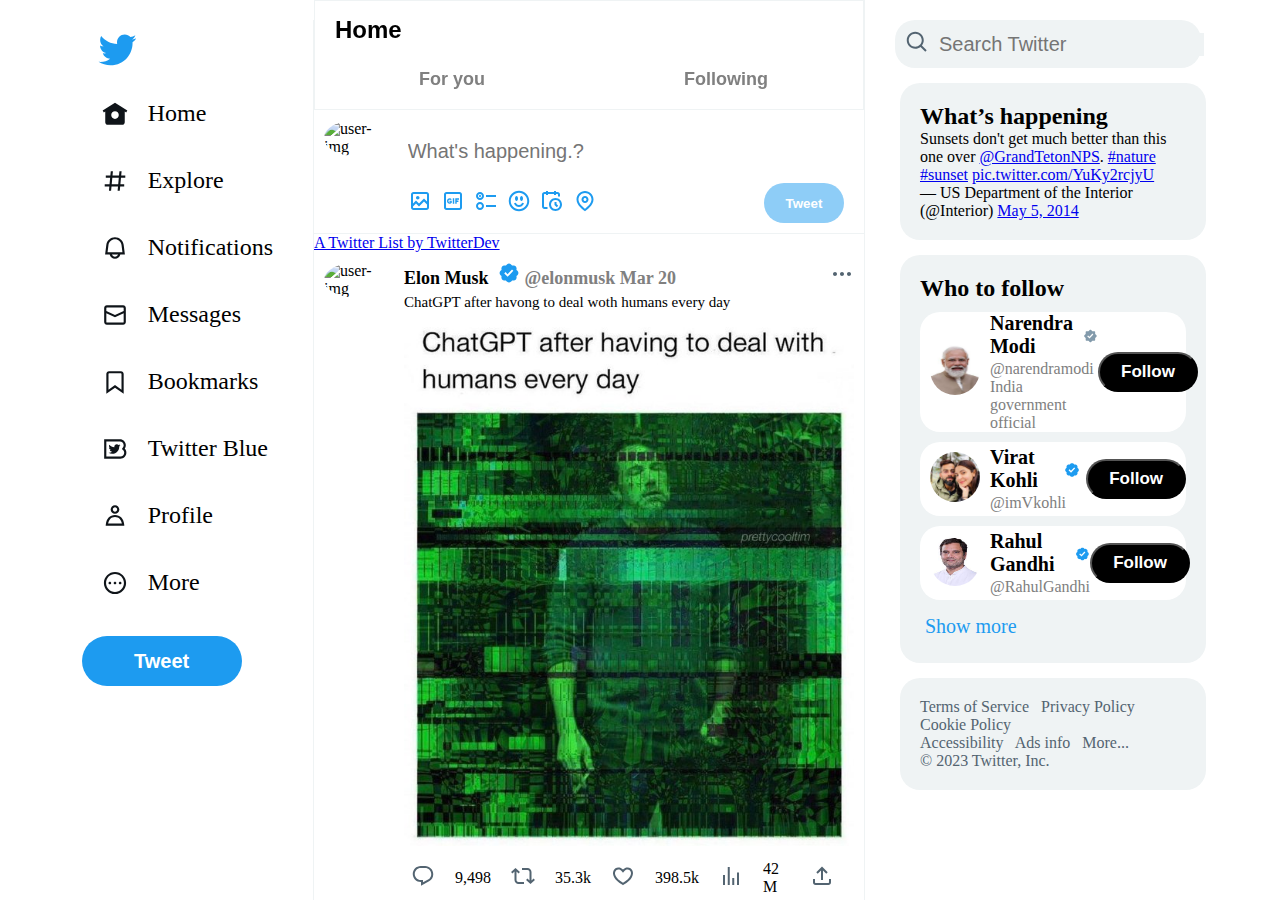
==== commit 584f8db9: "second commit" ====
--- a/index.html
+++ b/index.html
@@ -17,123 +17,125 @@
 <body>
     <!-- left-side-bar-starts-here -->
     <div class="left-side-bar">
-        <span class="side-bar-logo logo-icon">
-            <svg xmlns:xlink="http://www.w3.org/1999/xlink" xmlns="http://www.w3.org/2000/svg" viewBox="0 0 24 24"
-                aria-hidden="true"
-                class="r-1cvl2hr r-4qtqp9 r-yyyyoo r-16y2uox r-8kz0gk r-dnmrzs r-bnwqim r-1plcrui r-lrvibr r-lrsllp"
-                width="50" height="40">
-                <g fill="#1D9BF0">
-                    <path
-                        d="M23.643 4.937c-.835.37-1.732.62-2.675.733.962-.576 1.7-1.49 2.048-2.578-.9.534-1.897.922-2.958 1.13-.85-.904-2.06-1.47-3.4-1.47-2.572 0-4.658 2.086-4.658 4.66 0 .364.042.718.12 1.06-3.873-.195-7.304-2.05-9.602-4.868-.4.69-.63 1.49-.63 2.342 0 1.616.823 3.043 2.072 3.878-.764-.025-1.482-.234-2.11-.583v.06c0 2.257 1.605 4.14 3.737 4.568-.392.106-.803.162-1.227.162-.3 0-.593-.028-.877-.082.593 1.85 2.313 3.198 4.352 3.234-1.595 1.25-3.604 1.995-5.786 1.995-.376 0-.747-.022-1.112-.065 2.062 1.323 4.51 2.093 7.14 2.093 8.57 0 13.255-7.098 13.255-13.254 0-.2-.005-.402-.014-.602.91-.658 1.7-1.477 2.323-2.41z"
-                        fill="#1D9BF0"></path>
-                </g>
-            </svg>
-        </span>
-        <div class="side-bar-option">
-            <svg xmlns:xlink="http://www.w3.org/1999/xlink" xmlns="http://www.w3.org/2000/svg" viewBox="0 0 24 24"
-                aria-hidden="true"
-                class="r-18jsvk2 r-4qtqp9 r-yyyyoo r-lwhw9o r-dnmrzs r-bnwqim r-1plcrui r-lrvibr r-cnnz9e" width="26"
-                height="26">
-                <g fill="#0F1419">
-                    <path
-                        d="M12 1.696L.622 8.807l1.06 1.696L3 9.679V19.5C3 20.881 4.119 22 5.5 22h13c1.381 0 2.5-1.119 2.5-2.5V9.679l1.318.824 1.06-1.696L12 1.696zM12 16.5c-1.933 0-3.5-1.567-3.5-3.5s1.567-3.5 3.5-3.5 3.5 1.567 3.5 3.5-1.567 3.5-3.5 3.5z"
-                        fill="#0F1419"></path>
-                </g>
-            </svg>
-            <h2>Home</h2>
-        </div>
-        <div class="side-bar-option">
-            <svg xmlns:xlink="http://www.w3.org/1999/xlink" xmlns="http://www.w3.org/2000/svg" viewBox="0 0 24 24"
-                aria-hidden="true"
-                class="r-18jsvk2 r-4qtqp9 r-yyyyoo r-lwhw9o r-dnmrzs r-bnwqim r-1plcrui r-lrvibr r-cnnz9e" width="26"
-                height="26">
-                <g fill="#0F1419">
-                    <path
-                        d="M10.09 3.098L9.72 7h5.99l.39-4.089 1.99.187L17.72 7h3.78v2h-3.97l-.56 6h3.53v2h-3.72l-.38 4.089-1.99-.187.36-3.902H8.78l-.38 4.089-1.99-.187L6.77 17H2.5v-2h4.46l.56-6H3.5V7h4.21l.39-4.089 1.99.187zM14.96 15l.56-6H9.53l-.56 6h5.99z"
-                        fill="#0F1419"></path>
-                </g>
-            </svg>
-            <h2>Explore</h2>
-        </div>
-        <div class="side-bar-option">
-            <svg xmlns:xlink="http://www.w3.org/1999/xlink" xmlns="http://www.w3.org/2000/svg" viewBox="0 0 24 24"
-                aria-hidden="true"
-                class="r-18jsvk2 r-4qtqp9 r-yyyyoo r-lwhw9o r-dnmrzs r-bnwqim r-1plcrui r-lrvibr r-cnnz9e" width="26"
-                height="26">
-                <g fill="#0F1419">
-                    <path
-                        d="M19.993 9.042C19.48 5.017 16.054 2 11.996 2s-7.49 3.021-7.999 7.051L2.866 18H7.1c.463 2.282 2.481 4 4.9 4s4.437-1.718 4.9-4h4.236l-1.143-8.958zM12 20c-1.306 0-2.417-.835-2.829-2h5.658c-.412 1.165-1.523 2-2.829 2zm-6.866-4l.847-6.698C6.364 6.272 8.941 4 11.996 4s5.627 2.268 6.013 5.295L18.864 16H5.134z"
-                        fill="#0F1419"></path>
-                </g>
-            </svg>
-            <h2>Notifications</h2>
-        </div>
-        <div class="side-bar-option">
-            <svg xmlns:xlink="http://www.w3.org/1999/xlink" xmlns="http://www.w3.org/2000/svg" viewBox="0 0 24 24"
-                aria-hidden="true"
-                class="r-18jsvk2 r-4qtqp9 r-yyyyoo r-lwhw9o r-dnmrzs r-bnwqim r-1plcrui r-lrvibr r-cnnz9e" width="26"
-                height="26">
-                <g fill="#0F1419">
-                    <path
-                        d="M1.998 5.5c0-1.381 1.119-2.5 2.5-2.5h15c1.381 0 2.5 1.119 2.5 2.5v13c0 1.381-1.119 2.5-2.5 2.5h-15c-1.381 0-2.5-1.119-2.5-2.5v-13zm2.5-.5c-.276 0-.5.224-.5.5v2.764l8 3.638 8-3.636V5.5c0-.276-.224-.5-.5-.5h-15zm15.5 5.463l-8 3.636-8-3.638V18.5c0 .276.224.5.5.5h15c.276 0 .5-.224.5-.5v-8.037z"
-                        fill="#0F1419"></path>
-                </g>
-            </svg>
-            <h2>Messages</h2>
-        </div>
-        <div class="side-bar-option">
-            <svg xmlns:xlink="http://www.w3.org/1999/xlink" xmlns="http://www.w3.org/2000/svg" viewBox="0 0 24 24"
-                aria-hidden="true"
-                class="r-18jsvk2 r-4qtqp9 r-yyyyoo r-lwhw9o r-dnmrzs r-bnwqim r-1plcrui r-lrvibr r-cnnz9e" width="26"
-                height="26">
-                <g fill="#0F1419">
-                    <path
-                        d="M4 4.5C4 3.12 5.119 2 6.5 2h11C18.881 2 20 3.12 20 4.5v18.44l-8-5.71-8 5.71V4.5zM6.5 4c-.276 0-.5.22-.5.5v14.56l6-4.29 6 4.29V4.5c0-.28-.224-.5-.5-.5h-11z"
-                        fill="#0F1419"></path>
-                </g>
-            </svg>
-            <h2>Bookmarks</h2>
-        </div>
-        <div class="side-bar-option">
-            <svg xmlns:xlink="http://www.w3.org/1999/xlink" xmlns="http://www.w3.org/2000/svg" viewBox="0 0 24 24"
-                aria-hidden="true"
-                class="r-18jsvk2 r-4qtqp9 r-yyyyoo r-lwhw9o r-dnmrzs r-bnwqim r-1plcrui r-lrvibr r-cnnz9e" width="26"
-                height="26">
-                <g fill="#0F1419">
-                    <path
-                        d="M15.704 8.99c.457-.05.891-.17 1.296-.35-.302.45-.685.84-1.125 1.15.004.1.006.19.006.29 0 2.94-2.269 6.32-6.421 6.32-1.274 0-2.46-.37-3.459-1 .177.02.357.03.539.03 1.057 0 2.03-.35 2.803-.95-.988-.02-1.821-.66-2.109-1.54.138.03.28.04.425.04.206 0 .405-.03.595-.08-1.033-.2-1.811-1.1-1.811-2.18v-.03c.305.17.652.27 1.023.28-.606-.4-1.004-1.08-1.004-1.85 0-.4.111-.78.305-1.11 1.113 1.34 2.775 2.22 4.652 2.32-.038-.17-.058-.33-.058-.51 0-1.23 1.01-2.22 2.256-2.22.649 0 1.235.27 1.647.7.514-.1.997-.28 1.433-.54-.168.52-.526.96-.992 1.23zM2 21h15c3.038 0 5.5-2.46 5.5-5.5 0-1.4-.524-2.68-1.385-3.65-.08-.09-.089-.22-.023-.32.574-.87.908-1.91.908-3.03C22 5.46 19.538 3 16.5 3H2v18zM16.5 5C18.433 5 20 6.57 20 8.5c0 1.01-.43 1.93-1.12 2.57-.468.43-.414 1.19.111 1.55.914.63 1.509 1.69 1.509 2.88 0 1.93-1.567 3.5-3.5 3.5H4V5h12.5z"
-                        fill="#0F1419"></path>
-                </g>
-            </svg>
-            <h2>Twitter Blue</h2>
-        </div>
-        <div class="side-bar-option">
-            <svg xmlns:xlink="http://www.w3.org/1999/xlink" xmlns="http://www.w3.org/2000/svg" viewBox="0 0 24 24"
-                aria-hidden="true"
-                class="r-18jsvk2 r-4qtqp9 r-yyyyoo r-lwhw9o r-dnmrzs r-bnwqim r-1plcrui r-lrvibr r-cnnz9e" width="26"
-                height="26">
-                <g fill="#0F1419">
-                    <path
-                        d="M5.651 19h12.698c-.337-1.8-1.023-3.21-1.945-4.19C15.318 13.65 13.838 13 12 13s-3.317.65-4.404 1.81c-.922.98-1.608 2.39-1.945 4.19zm.486-5.56C7.627 11.85 9.648 11 12 11s4.373.85 5.863 2.44c1.477 1.58 2.366 3.8 2.632 6.46l.11 1.1H3.395l.11-1.1c.266-2.66 1.155-4.88 2.632-6.46zM12 4c-1.105 0-2 .9-2 2s.895 2 2 2 2-.9 2-2-.895-2-2-2zM8 6c0-2.21 1.791-4 4-4s4 1.79 4 4-1.791 4-4 4-4-1.79-4-4z"
-                        fill="#0F1419"></path>
-                </g>
-            </svg>
-            <h2>Profile</h2>
-        </div>
-        <div class="side-bar-option">
-            <svg xmlns:xlink="http://www.w3.org/1999/xlink" xmlns="http://www.w3.org/2000/svg" viewBox="0 0 24 24"
-                aria-hidden="true"
-                class="r-18jsvk2 r-4qtqp9 r-yyyyoo r-lwhw9o r-dnmrzs r-bnwqim r-1plcrui r-lrvibr r-cnnz9e" width="26"
-                height="26">
-                <g fill="#0F1419">
-                    <path
-                        d="M3.75 12c0-4.56 3.69-8.25 8.25-8.25s8.25 3.69 8.25 8.25-3.69 8.25-8.25 8.25S3.75 16.56 3.75 12zM12 1.75C6.34 1.75 1.75 6.34 1.75 12S6.34 22.25 12 22.25 22.25 17.66 22.25 12 17.66 1.75 12 1.75zm-4.75 11.5c.69 0 1.25-.56 1.25-1.25s-.56-1.25-1.25-1.25S6 11.31 6 12s.56 1.25 1.25 1.25zm9.5 0c.69 0 1.25-.56 1.25-1.25s-.56-1.25-1.25-1.25-1.25.56-1.25 1.25.56 1.25 1.25 1.25zM13.25 12c0 .69-.56 1.25-1.25 1.25s-1.25-.56-1.25-1.25.56-1.25 1.25-1.25 1.25.56 1.25 1.25z"
-                        fill="#0F1419"></path>
-                </g>
-            </svg>
-            <h2>More</h2>
-        </div>
-        <button class="sidebar-tweet">Tweet</button>
+        <div>
+            <span class="side-bar-logo logo-icon">
+                <svg xmlns:xlink="http://www.w3.org/1999/xlink" xmlns="http://www.w3.org/2000/svg" viewBox="0 0 24 24"
+                    aria-hidden="true"
+                    class="r-1cvl2hr r-4qtqp9 r-yyyyoo r-16y2uox r-8kz0gk r-dnmrzs r-bnwqim r-1plcrui r-lrvibr r-lrsllp"
+                    width="50" height="40">
+                    <g fill="#1D9BF0">
+                        <path
+                            d="M23.643 4.937c-.835.37-1.732.62-2.675.733.962-.576 1.7-1.49 2.048-2.578-.9.534-1.897.922-2.958 1.13-.85-.904-2.06-1.47-3.4-1.47-2.572 0-4.658 2.086-4.658 4.66 0 .364.042.718.12 1.06-3.873-.195-7.304-2.05-9.602-4.868-.4.69-.63 1.49-.63 2.342 0 1.616.823 3.043 2.072 3.878-.764-.025-1.482-.234-2.11-.583v.06c0 2.257 1.605 4.14 3.737 4.568-.392.106-.803.162-1.227.162-.3 0-.593-.028-.877-.082.593 1.85 2.313 3.198 4.352 3.234-1.595 1.25-3.604 1.995-5.786 1.995-.376 0-.747-.022-1.112-.065 2.062 1.323 4.51 2.093 7.14 2.093 8.57 0 13.255-7.098 13.255-13.254 0-.2-.005-.402-.014-.602.91-.658 1.7-1.477 2.323-2.41z"
+                            fill="#1D9BF0"></path>
+                    </g>
+                </svg>
+            </span>
+            <div class="side-bar-option">
+                <svg xmlns:xlink="http://www.w3.org/1999/xlink" xmlns="http://www.w3.org/2000/svg" viewBox="0 0 24 24"
+                    aria-hidden="true"
+                    class="r-18jsvk2 r-4qtqp9 r-yyyyoo r-lwhw9o r-dnmrzs r-bnwqim r-1plcrui r-lrvibr r-cnnz9e"
+                    width="26" height="26">
+                    <g fill="#0F1419">
+                        <path
+                            d="M12 1.696L.622 8.807l1.06 1.696L3 9.679V19.5C3 20.881 4.119 22 5.5 22h13c1.381 0 2.5-1.119 2.5-2.5V9.679l1.318.824 1.06-1.696L12 1.696zM12 16.5c-1.933 0-3.5-1.567-3.5-3.5s1.567-3.5 3.5-3.5 3.5 1.567 3.5 3.5-1.567 3.5-3.5 3.5z"
+                            fill="#0F1419"></path>
+                    </g>
+                </svg>
+                <h2>Home</h2>
+            </div>
+            <div class="side-bar-option">
+                <svg xmlns:xlink="http://www.w3.org/1999/xlink" xmlns="http://www.w3.org/2000/svg" viewBox="0 0 24 24"
+                    aria-hidden="true"
+                    class="r-18jsvk2 r-4qtqp9 r-yyyyoo r-lwhw9o r-dnmrzs r-bnwqim r-1plcrui r-lrvibr r-cnnz9e"
+                    width="26" height="26">
+                    <g fill="#0F1419">
+                        <path
+                            d="M10.09 3.098L9.72 7h5.99l.39-4.089 1.99.187L17.72 7h3.78v2h-3.97l-.56 6h3.53v2h-3.72l-.38 4.089-1.99-.187.36-3.902H8.78l-.38 4.089-1.99-.187L6.77 17H2.5v-2h4.46l.56-6H3.5V7h4.21l.39-4.089 1.99.187zM14.96 15l.56-6H9.53l-.56 6h5.99z"
+                            fill="#0F1419"></path>
+                    </g>
+                </svg>
+                <h2>Explore</h2>
+            </div>
+            <div class="side-bar-option">
+                <svg xmlns:xlink="http://www.w3.org/1999/xlink" xmlns="http://www.w3.org/2000/svg" viewBox="0 0 24 24"
+                    aria-hidden="true"
+                    class="r-18jsvk2 r-4qtqp9 r-yyyyoo r-lwhw9o r-dnmrzs r-bnwqim r-1plcrui r-lrvibr r-cnnz9e"
+                    width="26" height="26">
+                    <g fill="#0F1419">
+                        <path
+                            d="M19.993 9.042C19.48 5.017 16.054 2 11.996 2s-7.49 3.021-7.999 7.051L2.866 18H7.1c.463 2.282 2.481 4 4.9 4s4.437-1.718 4.9-4h4.236l-1.143-8.958zM12 20c-1.306 0-2.417-.835-2.829-2h5.658c-.412 1.165-1.523 2-2.829 2zm-6.866-4l.847-6.698C6.364 6.272 8.941 4 11.996 4s5.627 2.268 6.013 5.295L18.864 16H5.134z"
+                            fill="#0F1419"></path>
+                    </g>
+                </svg>
+                <h2>Notifications</h2>
+            </div>
+            <div class="side-bar-option">
+                <svg xmlns:xlink="http://www.w3.org/1999/xlink" xmlns="http://www.w3.org/2000/svg" viewBox="0 0 24 24"
+                    aria-hidden="true"
+                    class="r-18jsvk2 r-4qtqp9 r-yyyyoo r-lwhw9o r-dnmrzs r-bnwqim r-1plcrui r-lrvibr r-cnnz9e"
+                    width="26" height="26">
+                    <g fill="#0F1419">
+                        <path
+                            d="M1.998 5.5c0-1.381 1.119-2.5 2.5-2.5h15c1.381 0 2.5 1.119 2.5 2.5v13c0 1.381-1.119 2.5-2.5 2.5h-15c-1.381 0-2.5-1.119-2.5-2.5v-13zm2.5-.5c-.276 0-.5.224-.5.5v2.764l8 3.638 8-3.636V5.5c0-.276-.224-.5-.5-.5h-15zm15.5 5.463l-8 3.636-8-3.638V18.5c0 .276.224.5.5.5h15c.276 0 .5-.224.5-.5v-8.037z"
+                            fill="#0F1419"></path>
+                    </g>
+                </svg>
+                <h2>Messages</h2>
+            </div>
+            <div class="side-bar-option">
+                <svg xmlns:xlink="http://www.w3.org/1999/xlink" xmlns="http://www.w3.org/2000/svg" viewBox="0 0 24 24"
+                    aria-hidden="true"
+                    class="r-18jsvk2 r-4qtqp9 r-yyyyoo r-lwhw9o r-dnmrzs r-bnwqim r-1plcrui r-lrvibr r-cnnz9e"
+                    width="26" height="26">
+                    <g fill="#0F1419">
+                        <path
+                            d="M4 4.5C4 3.12 5.119 2 6.5 2h11C18.881 2 20 3.12 20 4.5v18.44l-8-5.71-8 5.71V4.5zM6.5 4c-.276 0-.5.22-.5.5v14.56l6-4.29 6 4.29V4.5c0-.28-.224-.5-.5-.5h-11z"
+                            fill="#0F1419"></path>
+                    </g>
+                </svg>
+                <h2>Bookmarks</h2>
+            </div>
+            <div class="side-bar-option">
+                <svg xmlns:xlink="http://www.w3.org/1999/xlink" xmlns="http://www.w3.org/2000/svg" viewBox="0 0 24 24"
+                    aria-hidden="true"
+                    class="r-18jsvk2 r-4qtqp9 r-yyyyoo r-lwhw9o r-dnmrzs r-bnwqim r-1plcrui r-lrvibr r-cnnz9e"
+                    width="26" height="26">
+                    <g fill="#0F1419">
+                        <path
+                            d="M15.704 8.99c.457-.05.891-.17 1.296-.35-.302.45-.685.84-1.125 1.15.004.1.006.19.006.29 0 2.94-2.269 6.32-6.421 6.32-1.274 0-2.46-.37-3.459-1 .177.02.357.03.539.03 1.057 0 2.03-.35 2.803-.95-.988-.02-1.821-.66-2.109-1.54.138.03.28.04.425.04.206 0 .405-.03.595-.08-1.033-.2-1.811-1.1-1.811-2.18v-.03c.305.17.652.27 1.023.28-.606-.4-1.004-1.08-1.004-1.85 0-.4.111-.78.305-1.11 1.113 1.34 2.775 2.22 4.652 2.32-.038-.17-.058-.33-.058-.51 0-1.23 1.01-2.22 2.256-2.22.649 0 1.235.27 1.647.7.514-.1.997-.28 1.433-.54-.168.52-.526.96-.992 1.23zM2 21h15c3.038 0 5.5-2.46 5.5-5.5 0-1.4-.524-2.68-1.385-3.65-.08-.09-.089-.22-.023-.32.574-.87.908-1.91.908-3.03C22 5.46 19.538 3 16.5 3H2v18zM16.5 5C18.433 5 20 6.57 20 8.5c0 1.01-.43 1.93-1.12 2.57-.468.43-.414 1.19.111 1.55.914.63 1.509 1.69 1.509 2.88 0 1.93-1.567 3.5-3.5 3.5H4V5h12.5z"
+                            fill="#0F1419"></path>
+                    </g>
+                </svg>
+                <h2>Twitter Blue</h2>
+            </div>
+            <div class="side-bar-option">
+                <svg xmlns:xlink="http://www.w3.org/1999/xlink" xmlns="http://www.w3.org/2000/svg" viewBox="0 0 24 24"
+                    aria-hidden="true"
+                    class="r-18jsvk2 r-4qtqp9 r-yyyyoo r-lwhw9o r-dnmrzs r-bnwqim r-1plcrui r-lrvibr r-cnnz9e"
+                    width="26" height="26">
+                    <g fill="#0F1419">
+                        <path
+                            d="M5.651 19h12.698c-.337-1.8-1.023-3.21-1.945-4.19C15.318 13.65 13.838 13 12 13s-3.317.65-4.404 1.81c-.922.98-1.608 2.39-1.945 4.19zm.486-5.56C7.627 11.85 9.648 11 12 11s4.373.85 5.863 2.44c1.477 1.58 2.366 3.8 2.632 6.46l.11 1.1H3.395l.11-1.1c.266-2.66 1.155-4.88 2.632-6.46zM12 4c-1.105 0-2 .9-2 2s.895 2 2 2 2-.9 2-2-.895-2-2-2zM8 6c0-2.21 1.791-4 4-4s4 1.79 4 4-1.791 4-4 4-4-1.79-4-4z"
+                            fill="#0F1419"></path>
+                    </g>
+                </svg>
+                <h2>Profile</h2>
+            </div>
+            <div class="side-bar-option">
+                <svg xmlns:xlink="http://www.w3.org/1999/xlink" xmlns="http://www.w3.org/2000/svg" viewBox="0 0 24 24"
+                    aria-hidden="true"
+                    class="r-18jsvk2 r-4qtqp9 r-yyyyoo r-lwhw9o r-dnmrzs r-bnwqim r-1plcrui r-lrvibr r-cnnz9e"
+                    width="26" height="26">
+                    <g fill="#0F1419">
+                        <path
+                            d="M3.75 12c0-4.56 3.69-8.25 8.25-8.25s8.25 3.69 8.25 8.25-3.69 8.25-8.25 8.25S3.75 16.56 3.75 12zM12 1.75C6.34 1.75 1.75 6.34 1.75 12S6.34 22.25 12 22.25 22.25 17.66 22.25 12 17.66 1.75 12 1.75zm-4.75 11.5c.69 0 1.25-.56 1.25-1.25s-.56-1.25-1.25-1.25S6 11.31 6 12s.56 1.25 1.25 1.25zm9.5 0c.69 0 1.25-.56 1.25-1.25s-.56-1.25-1.25-1.25-1.25.56-1.25 1.25.56 1.25 1.25 1.25zM13.25 12c0 .69-.56 1.25-1.25 1.25s-1.25-.56-1.25-1.25.56-1.25 1.25-1.25 1.25.56 1.25 1.25z"
+                            fill="#0F1419"></path>
+                    </g>
+                </svg>
+                <h2>More</h2>
+            </div>
+            <button class="sidebar-tweet">Tweet</button>
+        </div>
     </div>
     <!-- left-side-bar-end-here -->
 
--- a/assets/css/dashboard.css
+++ b/assets/css/dashboard.css
@@ -8,8 +8,6 @@
   justify-content: center;
   height: 100vh;
   width: 100%;
-  margin-left: auto;
-  margin-right: auto;
   padding: 0 10px;
   position: relative;
 }
@@ -18,6 +16,7 @@
   display: flex;
   align-items: center;
   justify-content: center;
+  margin-left: 10px;
 }
 .logo-icon {
   width: 50px;
@@ -63,11 +62,11 @@
 }
 
 .left-side-bar {
-  border-right: 1px solid #dadce0;
+  border-right: 1px solid #eff3f4;
   display: flex;
   flex-direction: column;
   justify-content: flex-start;
-  align-items: start;
+  align-items: end;
   flex: 0.2;
   width: 180px;
   margin-top: 20px;
@@ -76,6 +75,7 @@
   /* top: 0; */
   /* left: 142px; */
   padding-right: 20px;
+  /* overflow: hidden; */
 }
 .side-bar-option:hover {
   background-color: #e7e7e8;
@@ -84,14 +84,14 @@
 
 /* ---------------------- */
 .center-box {
-  border-right: 1px solid #dadce0;
+  border-right: 1px solid #eff3f4;
   flex: 0.4;
   width: auto;
   min-width: fit-content;
   overflow-y: scroll;
   position: relative;
   box-sizing: border-box;
-  max-width: 500px;
+  max-width: 650px;
 }
 
 .center-box-header {
@@ -100,7 +100,7 @@
   z-index: 3;
   background-color: rgba(255, 255, 255, 0.85);
   backdrop-filter: blur(12px);
-  border: 1px solid #dadce073;
+  border: 1px solid #eff3f4;
   /* padding: 15px 20px; */
   overflow: auto;
 }
@@ -140,7 +140,7 @@
 /* tweet-box-css start from here */
 
 .tweet-box-main {
-  border-bottom: 1px solid #dadce0;
+  border-bottom: 1px solid #eff3f4;
   padding-right: 10px;
   width: 100%;
 }
@@ -194,7 +194,7 @@
 .post {
   display: flex;
   align-items: flex-start;
-  border-bottom: 1px solid #dadce0;
+  border-bottom: 1px solid #eff3f4;
   padding: 10px;
   max-width: 550px;
 }
@@ -248,10 +248,10 @@
   padding: 20px;
   flex: 0.3;
   overflow-y: scroll;
-  min-width: 350px;
-  position: relative;
-  max-width: 550px;
-  margin-right: auto;
+  /* min-width: 350px; */
+  position: relative;
+  max-width: 650px;
+  /* margin-right: auto; */
 }
 .right-box::-webkit-scrollbar {
   display: none;
